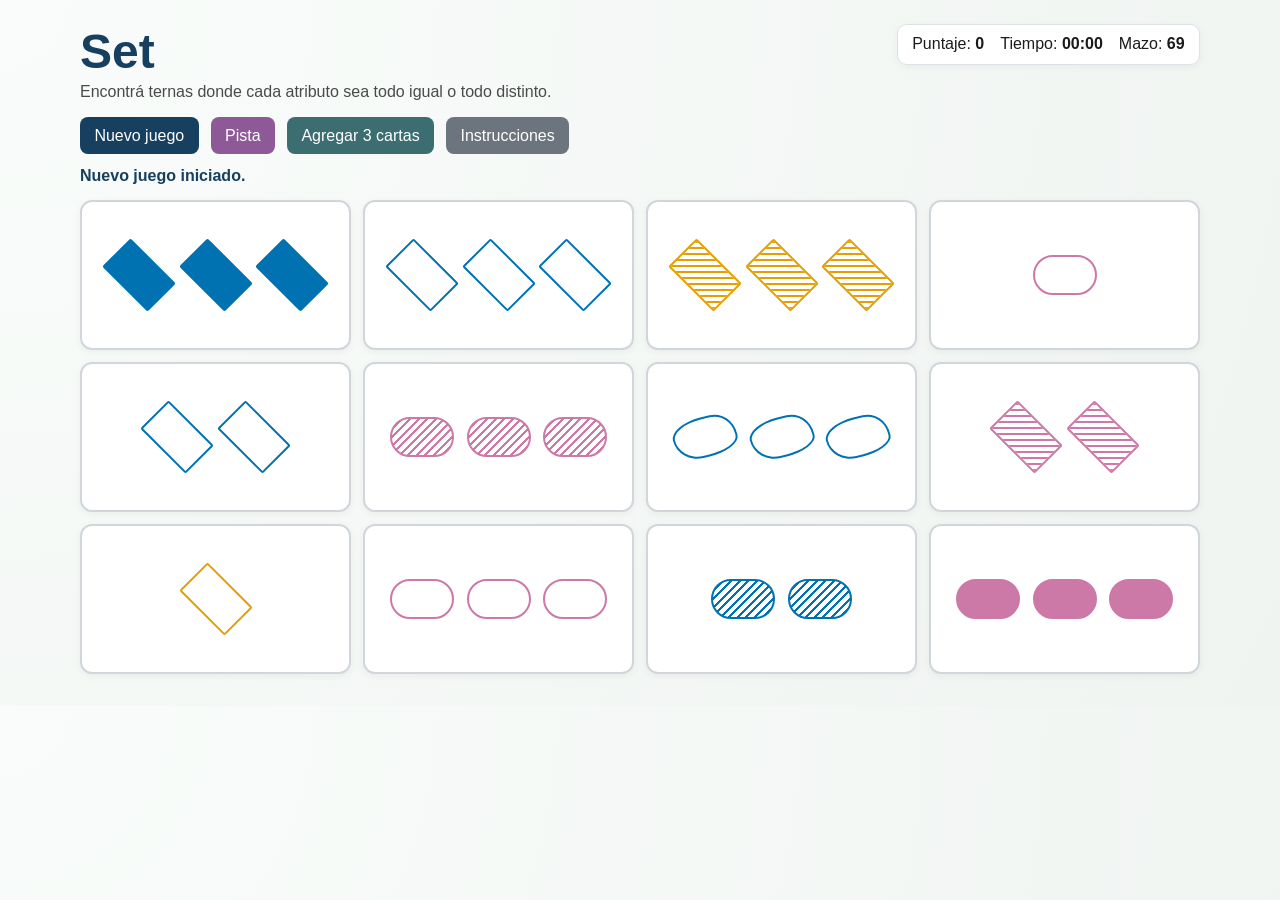
==== index.html @ ff43389e "primer upload" ====
﻿<!doctype html>
<html lang="es">
<head>
  <meta charset="UTF-8" />
  <meta name="viewport" content="width=device-width, initial-scale=1.0" />
  <title>Set Online - Clasico</title>
  <link rel="stylesheet" href="styles.css" />
</head>
<body>
  <main class="app">
    <header class="topbar">
      <div>
        <h1>Set</h1>
        <p class="subtitle">Encontrá ternas donde cada atributo sea todo igual o todo distinto.</p>
      </div>
      <div class="stats" aria-live="polite">
        <span>Puntaje: <strong id="score">0</strong></span>
        <span>Tiempo: <strong id="timer">00:00</strong></span>
        <span>Mazo: <strong id="deck-count">81</strong></span>
      </div>
    </header>

    <section class="controls">
      <button id="new-game" type="button">Nuevo juego</button>
      <button id="hint" type="button">Pista</button>
      <button id="add-cards" type="button">Agregar 3 cartas</button>
      <a class="button-link" href="instrucciones.html">Instrucciones</a>
    </section>

    <p id="message" class="message" aria-live="assertive"></p>

    <section id="board" class="board" aria-label="Tablero de cartas de Set"></section>
  </main>

  <script src="app.js"></script>
</body>
</html>
---- styles.css ----
﻿:root {
  --bg: #f0f4f1;
  --panel: #ffffff;
  --ink: #1b1b1b;
  --muted: #4a4a4a;
  --accent: #173f5f;
  --valid: #1f7a1f;
  --invalid: #b42318;
  --card-border: #d2d6db;
  --selected: #ffb703;
}

* {
  box-sizing: border-box;
}

body {
  margin: 0;
  font-family: "Trebuchet MS", "Segoe UI", sans-serif;
  background: radial-gradient(circle at top left, #f9fcfa, var(--bg));
  color: var(--ink);
}

.app {
  width: min(1120px, 94vw);
  margin: 1.5rem auto 2rem;
}

.topbar {
  display: flex;
  justify-content: space-between;
  gap: 1rem;
  align-items: flex-start;
  flex-wrap: wrap;
}

h1 {
  margin: 0;
  font-size: clamp(2rem, 5vw, 3rem);
  color: var(--accent);
}

h2 {
  margin-top: 0;
  color: var(--accent);
}

.subtitle {
  margin: 0.25rem 0 0;
  color: var(--muted);
}

.stats {
  display: flex;
  gap: 1rem;
  flex-wrap: wrap;
  background: var(--panel);
  border: 1px solid #dde2e7;
  border-radius: 10px;
  padding: 0.65rem 0.9rem;
  box-shadow: 0 2px 8px rgba(10, 20, 30, 0.05);
}

.controls {
  margin-top: 1rem;
  display: flex;
  gap: 0.75rem;
  flex-wrap: wrap;
  align-items: center;
}

button,
.button-link {
  border: 0;
  border-radius: 8px;
  padding: 0.6rem 0.9rem;
  font: inherit;
  cursor: pointer;
  background: #204f74;
  color: #fff;
  transition: transform 120ms ease, filter 120ms ease;
  text-decoration: none;
  display: inline-flex;
  align-items: center;
  justify-content: center;
}

button:hover,
.button-link:hover {
  filter: brightness(1.05);
}

button:active,
.button-link:active {
  transform: translateY(1px);
}

#add-cards {
  background: #3c6e71;
}

#hint {
  background: #8d5a97;
}

#new-game {
  background: #173f5f;
}

.button-link {
  background: #6c757d;
}

.message {
  min-height: 1.25rem;
  margin: 0.8rem 0;
  font-weight: 700;
}

.message.ok {
  color: var(--valid);
}

.message.error {
  color: var(--invalid);
}

.message.info {
  color: var(--accent);
}

.board {
  display: grid;
  grid-template-rows: repeat(3, minmax(150px, auto));
  grid-template-columns: repeat(4, minmax(0, 1fr));
  grid-auto-flow: column;
  grid-auto-columns: minmax(0, 1fr);
  gap: 0.75rem;
}

.card {
  background: var(--panel);
  border: 2px solid var(--card-border);
  border-radius: 12px;
  min-height: 150px;
  padding: 0.8rem;
  display: flex;
  align-items: center;
  justify-content: center;
  gap: 0.8rem;
  cursor: pointer;
  box-shadow: 0 2px 8px rgba(12, 24, 36, 0.05);
}

.card:hover {
  border-color: #9db1c2;
}

.card.selected {
  border-color: var(--selected);
  box-shadow: 0 0 0 3px rgba(255, 183, 3, 0.35);
}

.symbol {
  width: 64px;
  height: 40px;
  display: inline-block;
}

.symbol.squiggle {
  border-radius: 50% 35% 50% 40% / 40% 60% 35% 60%;
  transform: rotate(-14deg);
}

.symbol.oval {
  border-radius: 999px;
}

.symbol.diamond {
  transform: rotate(45deg);
  border-radius: 2px;
}

.instructions {
  max-width: 860px;
  background: var(--panel);
  border: 1px solid #dde2e7;
  border-radius: 12px;
  padding: 1.2rem;
  box-shadow: 0 2px 8px rgba(10, 20, 30, 0.05);
}

.instructions p {
  margin-top: 0.5rem;
}

.instructions ul {
  margin-top: 0.4rem;
}

.example-group {
  margin: 1rem 0 1.25rem;
  padding: 0.9rem;
  border: 1px solid #e4e8ec;
  border-radius: 10px;
  background: #fbfdff;
}

.example-group h3 {
  margin: 0 0 0.5rem;
  color: #234560;
}

.example-group p {
  margin: 0.45rem 0;
}

.example-row {
  margin-top: 0.55rem;
  display: grid;
  grid-template-columns: repeat(3, minmax(0, 1fr));
  gap: 0.65rem;
}

.mini-card {
  border: 1px solid #dce4eb;
  border-radius: 10px;
  min-height: 135px;
  padding: 0.55rem;
  background: #fff;
  display: flex;
  flex-direction: column;
  justify-content: space-between;
  align-items: center;
}

.mini-symbols {
  width: 100%;
  min-height: 82px;
  display: flex;
  justify-content: center;
  align-items: center;
  gap: 0.35rem;
}

.mini-symbol {
  width: 40px;
  height: 24px;
  border-width: 2px;
  border-style: solid;
  border-color: var(--sym-color);
}

.sym-azul {
  --sym-color: #0072b2;
}

.sym-naranja {
  --sym-color: #e69f00;
}

.sym-magenta {
  --sym-color: #cc79a7;
}

.fill-vacio {
  background: transparent;
}

.fill-lleno {
  background: var(--sym-color);
}

.fill-rayado {
  background: repeating-linear-gradient(
    -45deg,
    var(--sym-color),
    var(--sym-color) 2px,
    transparent 2px,
    transparent 6px
  );
}

.mini-label {
  margin: 0.35rem 0 0;
  font-size: 0.92rem;
  color: #365166;
}

.example-result {
  margin-top: 0.7rem;
  font-weight: 700;
}

.example-result.ok {
  color: var(--valid);
}

.example-result.bad {
  color: var(--invalid);
}

@media (max-width: 1024px) {
  .stats {
    width: 100%;
  }
}

@media (max-width: 680px) {
  .board {
    grid-template-rows: none;
    grid-template-columns: repeat(3, minmax(0, 1fr));
    grid-auto-flow: row;
    grid-auto-columns: initial;
  }

  .card {
    min-height: 120px;
    padding: 0.6rem;
    gap: 0.5rem;
  }

  .symbol {
    width: 48px;
    height: 30px;
  }

  .example-row {
    grid-template-columns: 1fr;
  }

  .mini-card {
    min-height: 118px;
  }

  .mini-symbols {
    min-height: 68px;
  }

  .mini-symbol {
    width: 34px;
    height: 20px;
  }
}
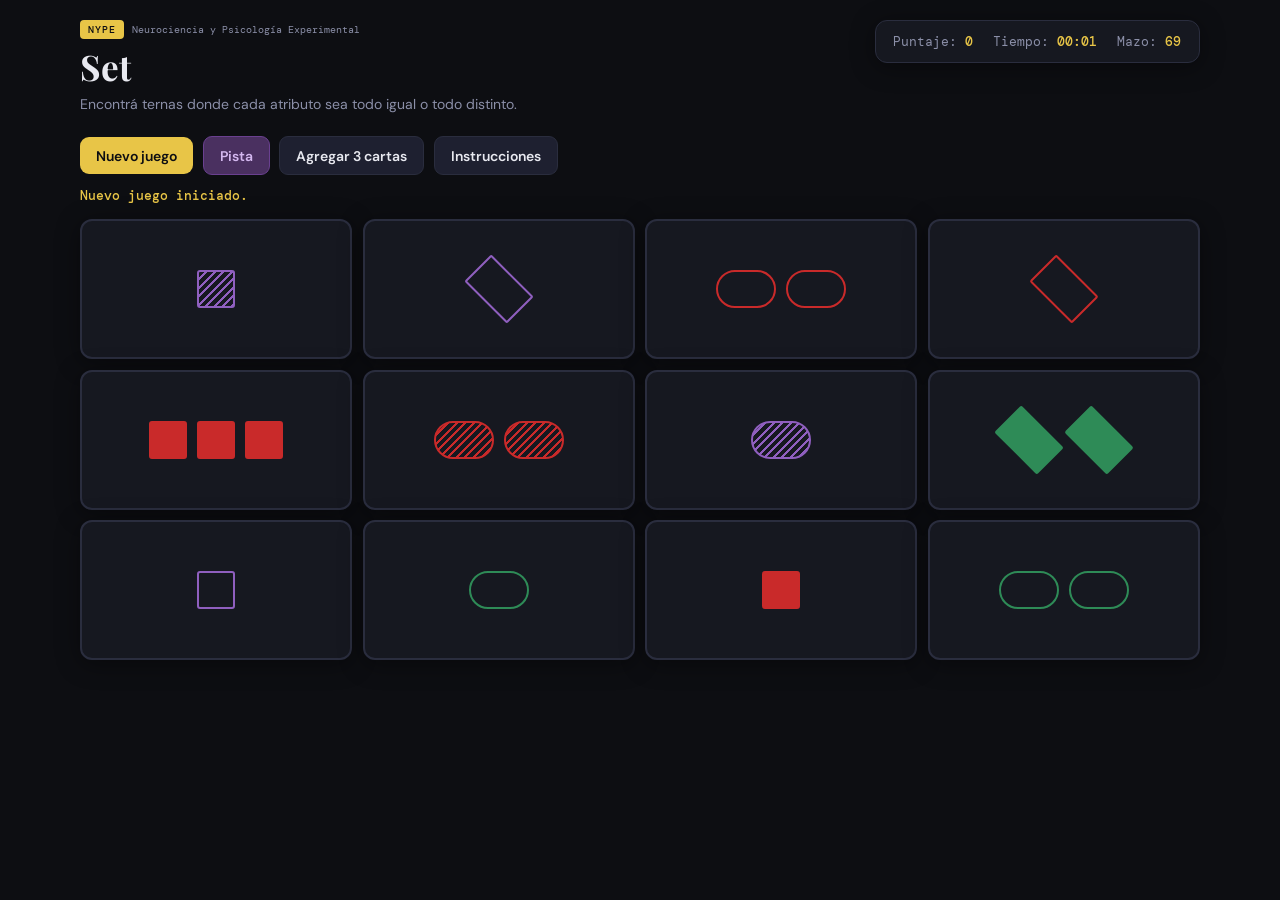
==== commit 33e72055: "Unificar estilo visual con tema oscuro NyPE" ====
--- a/index.html
+++ b/index.html
@@ -3,13 +3,17 @@
 <head>
   <meta charset="UTF-8" />
   <meta name="viewport" content="width=device-width, initial-scale=1.0" />
-  <title>Set Online - Clasico</title>
+  <title>Set · NyPE</title>
   <link rel="stylesheet" href="styles.css" />
 </head>
 <body>
   <main class="app">
     <header class="topbar">
-      <div>
+      <div class="topbar-left">
+        <div class="nype-header">
+          <span class="nype-badge">NyPE</span>
+          <span class="nype-sub">Neurociencia y Psicología Experimental</span>
+        </div>
         <h1>Set</h1>
         <p class="subtitle">Encontrá ternas donde cada atributo sea todo igual o todo distinto.</p>
       </div>
@@ -34,4 +38,4 @@
 
   <script src="app.js"></script>
 </body>
-</html>
+</html>
--- a/styles.css
+++ b/styles.css
@@ -1,233 +1,273 @@
-﻿:root {
-  --bg: #f0f4f1;
-  --panel: #ffffff;
-  --ink: #1b1b1b;
-  --muted: #4a4a4a;
-  --accent: #173f5f;
-  --valid: #1f7a1f;
-  --invalid: #b42318;
-  --card-border: #d2d6db;
-  --selected: #ffb703;
-}
-
-* {
-  box-sizing: border-box;
-}
+@import url('https://fonts.googleapis.com/css2?family=DM+Mono:wght@400;500&family=DM+Sans:wght@400;500;600&family=Playfair+Display:wght@600;700&display=swap');
+
+:root {
+  --bg:        #0d0e12;
+  --surface:   #161820;
+  --surface-2: #1e2030;
+  --border:    #2a2d3e;
+  --text:      #e8e9f0;
+  --muted:     #8b8fa8;
+  --gold:      #e8c547;
+  --gold-dark: #d4b03a;
+  --blue:      #5b8dee;
+  --valid:     #4ade80;
+  --invalid:   #f87171;
+  --selected:  rgba(232,197,71,0.25);
+  --shadow:    0 4px 24px rgba(0,0,0,0.4);
+  --radius:    12px;
+}
+
+*, *::before, *::after { box-sizing: border-box; margin: 0; padding: 0; }
 
 body {
-  margin: 0;
-  font-family: "Trebuchet MS", "Segoe UI", sans-serif;
-  background: radial-gradient(circle at top left, #f9fcfa, var(--bg));
-  color: var(--ink);
-}
-
+  font-family: 'DM Sans', -apple-system, sans-serif;
+  background: var(--bg);
+  color: var(--text);
+  min-height: 100vh;
+}
+
+/* ── App wrapper ── */
 .app {
-  width: min(1120px, 94vw);
-  margin: 1.5rem auto 2rem;
-}
-
+  width: min(1120px, 96vw);
+  margin: 0 auto;
+  padding: 1.25rem 0 2rem;
+}
+
+/* ── Top bar ── */
 .topbar {
   display: flex;
   justify-content: space-between;
   gap: 1rem;
   align-items: flex-start;
   flex-wrap: wrap;
+  margin-bottom: 1.25rem;
+}
+
+.topbar-left { display: flex; flex-direction: column; gap: 0.25rem; }
+
+/* NyPE badge */
+.nype-header {
+  display: flex;
+  align-items: center;
+  gap: 0.5rem;
+  margin-bottom: 0.25rem;
+}
+
+.nype-badge {
+  font-family: 'DM Mono', monospace;
+  font-size: 0.65rem;
+  font-weight: 500;
+  letter-spacing: 0.1em;
+  color: var(--bg);
+  background: var(--gold);
+  padding: 0.18rem 0.5rem;
+  border-radius: 4px;
+  text-transform: uppercase;
+}
+
+.nype-sub {
+  font-family: 'DM Mono', monospace;
+  font-size: 0.65rem;
+  color: var(--muted);
 }
 
 h1 {
-  margin: 0;
-  font-size: clamp(2rem, 5vw, 3rem);
-  color: var(--accent);
-}
-
-h2 {
-  margin-top: 0;
-  color: var(--accent);
+  font-family: 'Playfair Display', Georgia, serif;
+  font-size: clamp(1.5rem, 4vw, 2.2rem);
+  font-weight: 700;
+  color: var(--text);
+  line-height: 1.15;
 }
 
 .subtitle {
-  margin: 0.25rem 0 0;
+  font-size: 0.875rem;
   color: var(--muted);
-}
-
+  line-height: 1.55;
+  margin-top: 0.2rem;
+}
+
+/* ── Stats box ── */
 .stats {
   display: flex;
-  gap: 1rem;
+  gap: 1.25rem;
   flex-wrap: wrap;
-  background: var(--panel);
-  border: 1px solid #dde2e7;
-  border-radius: 10px;
-  padding: 0.65rem 0.9rem;
-  box-shadow: 0 2px 8px rgba(10, 20, 30, 0.05);
-}
-
+  background: var(--surface);
+  border: 1px solid var(--border);
+  border-radius: var(--radius);
+  padding: 0.75rem 1.1rem;
+  box-shadow: var(--shadow);
+  font-family: 'DM Mono', monospace;
+  font-size: 0.8rem;
+  color: var(--muted);
+  align-items: center;
+}
+
+.stats strong { color: var(--gold); font-weight: 500; }
+
+/* ── Controls ── */
 .controls {
-  margin-top: 1rem;
-  display: flex;
-  gap: 0.75rem;
+  margin-bottom: 0.75rem;
+  display: flex;
+  gap: 0.6rem;
   flex-wrap: wrap;
   align-items: center;
 }
 
 button,
 .button-link {
-  border: 0;
-  border-radius: 8px;
-  padding: 0.6rem 0.9rem;
-  font: inherit;
+  border: none;
+  border-radius: 9px;
+  padding: 0.6rem 1rem;
+  font-family: 'DM Sans', sans-serif;
+  font-size: 0.875rem;
+  font-weight: 600;
   cursor: pointer;
-  background: #204f74;
-  color: #fff;
-  transition: transform 120ms ease, filter 120ms ease;
+  background: var(--surface-2);
+  color: var(--text);
+  transition: background 0.18s, transform 0.1s;
   text-decoration: none;
   display: inline-flex;
   align-items: center;
   justify-content: center;
 }
 
-button:hover,
-.button-link:hover {
-  filter: brightness(1.05);
-}
-
-button:active,
-.button-link:active {
-  transform: translateY(1px);
-}
-
-#add-cards {
-  background: #3c6e71;
-}
-
-#hint {
-  background: #8d5a97;
-}
-
-#new-game {
-  background: #173f5f;
-}
-
-.button-link {
-  background: #6c757d;
-}
-
+button:hover, .button-link:hover { background: var(--border); }
+button:active, .button-link:active { transform: scale(0.97); }
+
+#new-game   { background: var(--gold); color: var(--bg); }
+#new-game:hover { background: var(--gold-dark); }
+
+#hint       { background: #4a3060; color: #d4b8f0; border: 1px solid #6a4090; }
+#hint:hover { background: #5a3a78; }
+
+#add-cards  { background: var(--surface-2); border: 1px solid var(--border); }
+
+.button-link { background: var(--surface-2); border: 1px solid var(--border); }
+
+/* ── Message ── */
 .message {
   min-height: 1.25rem;
-  margin: 0.8rem 0;
-  font-weight: 700;
-}
-
-.message.ok {
-  color: var(--valid);
-}
-
-.message.error {
-  color: var(--invalid);
-}
-
-.message.info {
-  color: var(--accent);
-}
-
+  margin: 0.5rem 0 0.75rem;
+  font-family: 'DM Mono', monospace;
+  font-size: 0.8rem;
+  font-weight: 500;
+}
+
+.message.ok    { color: var(--valid); }
+.message.error { color: var(--invalid); }
+.message.info  { color: var(--gold); }
+
+/* ── Board ── */
 .board {
   display: grid;
-  grid-template-rows: repeat(3, minmax(150px, auto));
+  grid-template-rows: repeat(3, minmax(140px, auto));
   grid-template-columns: repeat(4, minmax(0, 1fr));
   grid-auto-flow: column;
   grid-auto-columns: minmax(0, 1fr);
-  gap: 0.75rem;
-}
-
+  gap: 0.65rem;
+}
+
+/* ── Game card ── */
 .card {
-  background: var(--panel);
-  border: 2px solid var(--card-border);
-  border-radius: 12px;
-  min-height: 150px;
-  padding: 0.8rem;
+  background: var(--surface);
+  border: 2px solid var(--border);
+  border-radius: var(--radius);
+  min-height: 140px;
+  padding: 0.75rem;
   display: flex;
   align-items: center;
   justify-content: center;
-  gap: 0.8rem;
+  gap: 0.65rem;
   cursor: pointer;
-  box-shadow: 0 2px 8px rgba(12, 24, 36, 0.05);
-}
-
-.card:hover {
-  border-color: #9db1c2;
-}
+  box-shadow: var(--shadow);
+  transition: border-color 0.15s, box-shadow 0.15s;
+}
+
+.card:hover { border-color: #3a3f58; }
 
 .card.selected {
-  border-color: var(--selected);
-  box-shadow: 0 0 0 3px rgba(255, 183, 3, 0.35);
-}
-
+  border-color: var(--gold);
+  box-shadow: 0 0 0 3px rgba(232,197,71,0.2);
+}
+
+/* ── Symbols ── */
 .symbol {
-  width: 64px;
-  height: 40px;
+  width: 60px;
+  height: 38px;
   display: inline-block;
 }
 
-.symbol.squiggle {
-  border-radius: 50% 35% 50% 40% / 40% 60% 35% 60%;
-  transform: rotate(-14deg);
-}
-
-.symbol.oval {
-  border-radius: 999px;
-}
-
-.symbol.diamond {
-  transform: rotate(45deg);
-  border-radius: 2px;
-}
-
+.symbol.oval    { border-radius: 999px; }
+.symbol.diamond { transform: rotate(45deg); border-radius: 2px; }
+.symbol.square  { width: 38px; height: 38px; border-radius: 3px; transform: none; }
+
+/* Symbol colors — kept vivid so they're visible on dark bg */
+.sym-lila, .sym-azul   { --sym-color: #a855f7; }
+.sym-verde, .sym-naranja{ --sym-color: #22c55e; }
+.sym-rojo, .sym-magenta { --sym-color: #ef4444; }
+
+.fill-sinfondo, .fill-vacio   { background: transparent; }
+.fill-solido, .fill-lleno     { background: var(--sym-color); }
+.fill-rallado, .fill-rayado   {
+  background: repeating-linear-gradient(
+    -45deg,
+    var(--sym-color), var(--sym-color) 2px,
+    transparent 2px, transparent 6px
+  );
+}
+
+/* ── Instructions page ── */
 .instructions {
   max-width: 860px;
-  background: var(--panel);
-  border: 1px solid #dde2e7;
-  border-radius: 12px;
-  padding: 1.2rem;
-  box-shadow: 0 2px 8px rgba(10, 20, 30, 0.05);
-}
-
-.instructions p {
-  margin-top: 0.5rem;
-}
-
-.instructions ul {
-  margin-top: 0.4rem;
+  background: var(--surface);
+  border: 1px solid var(--border);
+  border-radius: var(--radius);
+  padding: 1.5rem;
+  box-shadow: var(--shadow);
+}
+
+.instructions p  { color: var(--muted); font-size: 0.9rem; line-height: 1.65; margin-top: 0.5rem; }
+.instructions ul { margin-top: 0.4rem; color: var(--muted); font-size: 0.9rem; }
+.instructions h2 {
+  font-family: 'Playfair Display', Georgia, serif;
+  font-size: 1.3rem;
+  color: var(--text);
+  margin-bottom: 0.75rem;
 }
 
 .example-group {
   margin: 1rem 0 1.25rem;
-  padding: 0.9rem;
-  border: 1px solid #e4e8ec;
-  border-radius: 10px;
-  background: #fbfdff;
+  padding: 1rem;
+  border: 1px solid var(--border);
+  border-radius: var(--radius);
+  background: var(--surface-2);
 }
 
 .example-group h3 {
+  font-family: 'DM Mono', monospace;
+  font-size: 0.7rem;
+  font-weight: 500;
+  text-transform: uppercase;
+  letter-spacing: 0.08em;
+  color: var(--gold);
   margin: 0 0 0.5rem;
-  color: #234560;
-}
-
-.example-group p {
-  margin: 0.45rem 0;
-}
+}
+
+.example-group p { margin: 0.35rem 0; }
 
 .example-row {
   margin-top: 0.55rem;
   display: grid;
   grid-template-columns: repeat(3, minmax(0, 1fr));
-  gap: 0.65rem;
+  gap: 0.5rem;
 }
 
 .mini-card {
-  border: 1px solid #dce4eb;
-  border-radius: 10px;
-  min-height: 135px;
-  padding: 0.55rem;
-  background: #fff;
+  border: 1px solid var(--border);
+  border-radius: var(--radius);
+  min-height: 120px;
+  padding: 0.5rem;
+  background: var(--surface);
   display: flex;
   flex-direction: column;
   justify-content: space-between;
@@ -236,74 +276,35 @@
 
 .mini-symbols {
   width: 100%;
-  min-height: 82px;
+  min-height: 72px;
   display: flex;
   justify-content: center;
   align-items: center;
-  gap: 0.35rem;
+  gap: 0.3rem;
 }
 
 .mini-symbol {
-  width: 40px;
-  height: 24px;
+  width: 36px;
+  height: 22px;
   border-width: 2px;
   border-style: solid;
   border-color: var(--sym-color);
 }
 
-.sym-azul {
-  --sym-color: #0072b2;
-}
-
-.sym-naranja {
-  --sym-color: #e69f00;
-}
-
-.sym-magenta {
-  --sym-color: #cc79a7;
-}
-
-.fill-vacio {
-  background: transparent;
-}
-
-.fill-lleno {
-  background: var(--sym-color);
-}
-
-.fill-rayado {
-  background: repeating-linear-gradient(
-    -45deg,
-    var(--sym-color),
-    var(--sym-color) 2px,
-    transparent 2px,
-    transparent 6px
-  );
-}
-
 .mini-label {
-  margin: 0.35rem 0 0;
-  font-size: 0.92rem;
-  color: #365166;
-}
-
-.example-result {
-  margin-top: 0.7rem;
-  font-weight: 700;
-}
-
-.example-result.ok {
-  color: var(--valid);
-}
-
-.example-result.bad {
-  color: var(--invalid);
-}
-
+  margin: 0.3rem 0 0;
+  font-family: 'DM Mono', monospace;
+  font-size: 0.72rem;
+  color: var(--muted);
+}
+
+.example-result           { margin-top: 0.6rem; font-weight: 600; font-size: 0.875rem; }
+.example-result.ok        { color: var(--valid); }
+.example-result.bad       { color: var(--invalid); }
+
+/* ── Responsive ── */
 @media (max-width: 1024px) {
-  .stats {
-    width: 100%;
-  }
+  .stats { width: 100%; }
 }
 
 @media (max-width: 680px) {
@@ -313,32 +314,11 @@
     grid-auto-flow: row;
     grid-auto-columns: initial;
   }
-
-  .card {
-    min-height: 120px;
-    padding: 0.6rem;
-    gap: 0.5rem;
-  }
-
-  .symbol {
-    width: 48px;
-    height: 30px;
-  }
-
-  .example-row {
-    grid-template-columns: 1fr;
-  }
-
-  .mini-card {
-    min-height: 118px;
-  }
-
-  .mini-symbols {
-    min-height: 68px;
-  }
-
-  .mini-symbol {
-    width: 34px;
-    height: 20px;
-  }
-}
+  .card { min-height: 110px; padding: 0.5rem; gap: 0.4rem; }
+  .symbol { width: 44px; height: 28px; }
+  .example-row { grid-template-columns: 1fr; }
+  .mini-card { min-height: 110px; }
+  .mini-symbols { min-height: 60px; }
+  .mini-symbol { width: 30px; height: 18px; }
+  .symbol.square { width: 26px; height: 26px; }
+}
